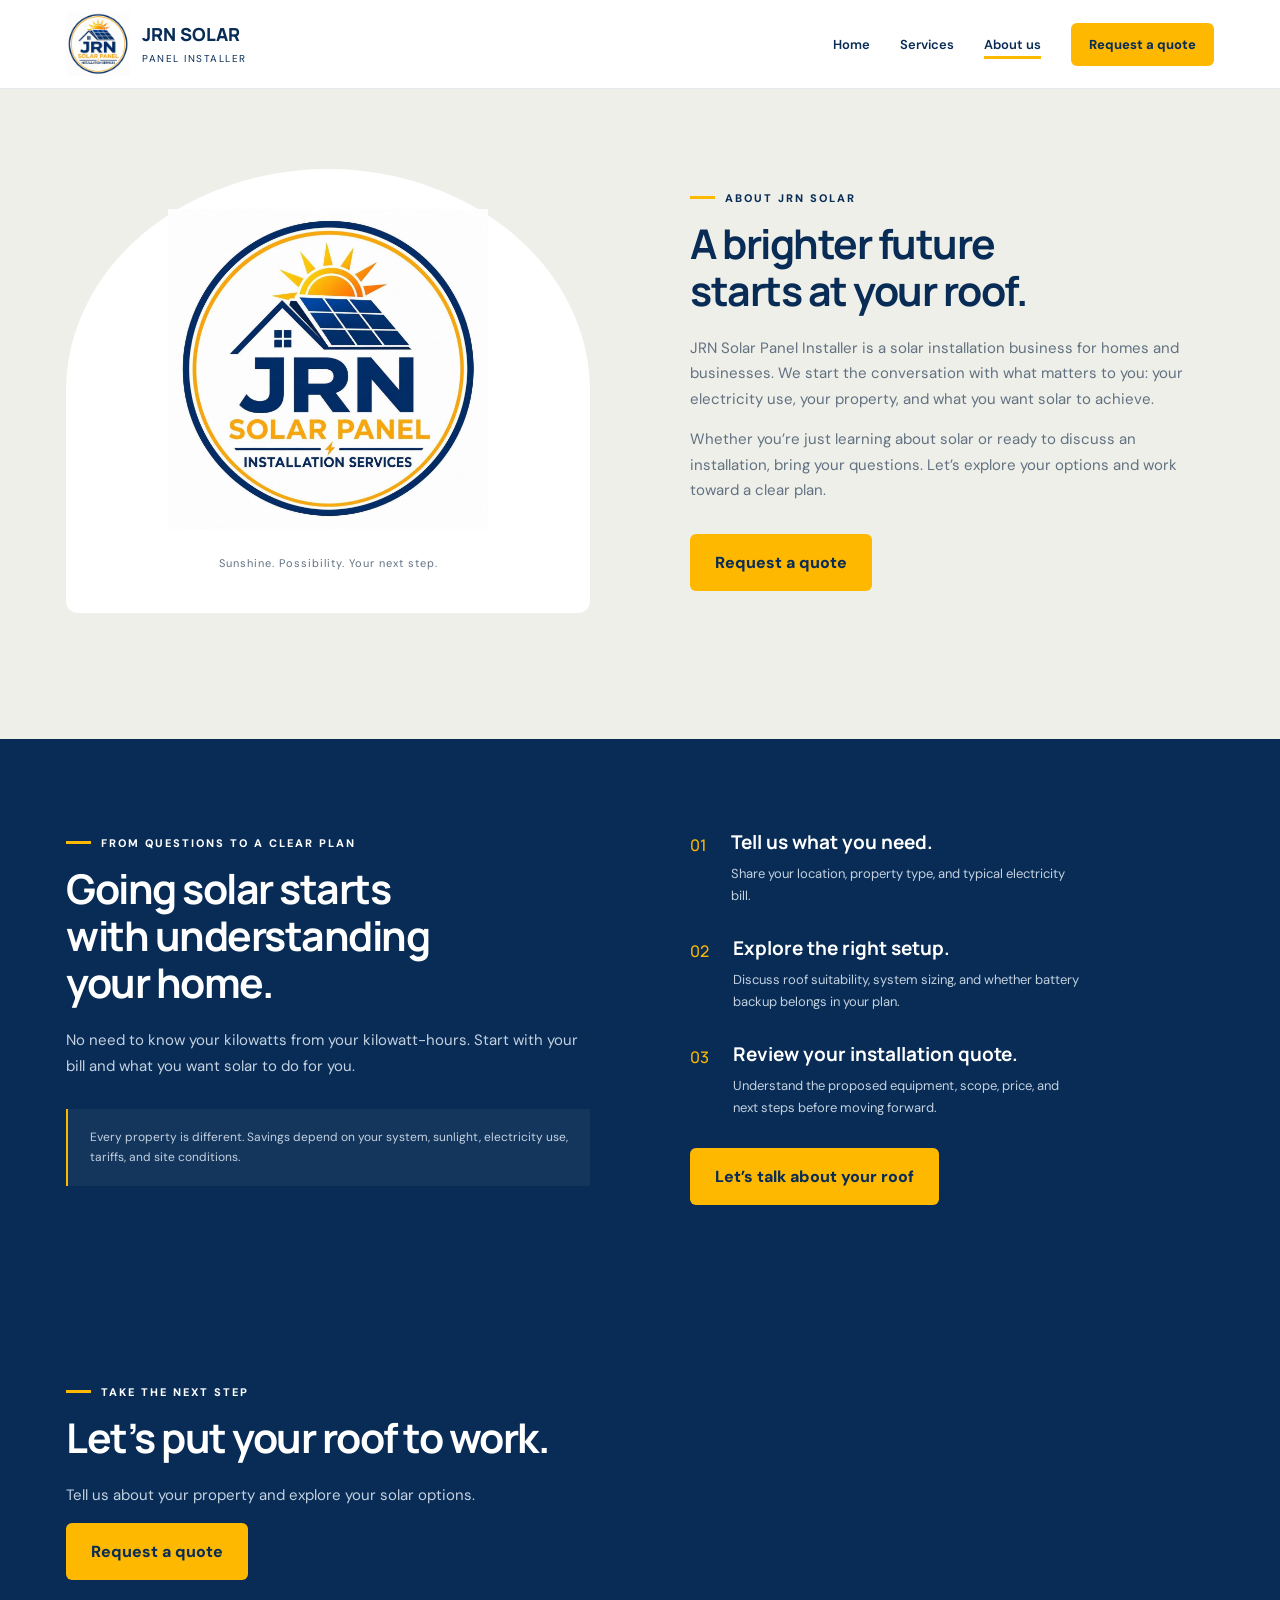
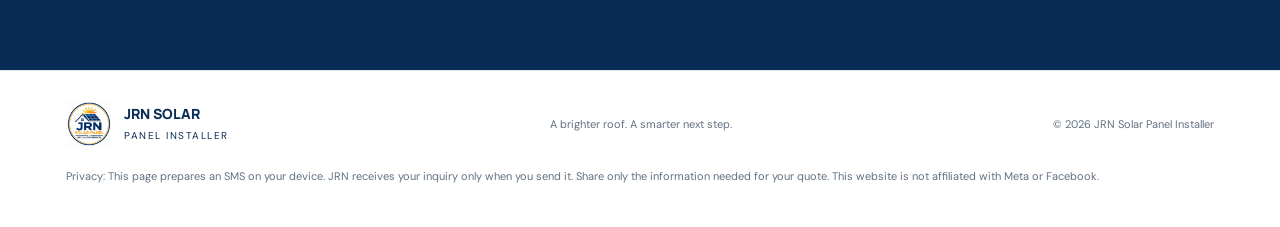
==== about.html @ faf1f703 "Add JRN Solar website with home, services, about and quote pages" ====
<!DOCTYPE html><html lang="en"><head><meta charset="UTF-8"><meta name="viewport" content="width=device-width, initial-scale=1"><meta name="description" content="Turn sunshine into power for your home or business. Talk to JRN Solar Panel Installer about a solar system suited to your roof, electricity use, and budget."><meta name="theme-color" content="#082c55"><title>About Us | JRN Solar</title><style>
@import url('https://fonts.googleapis.com/css2?family=DM+Sans:wght@400;500;600;700&family=Manrope:wght@400;500;600;700;800&display=swap');
:root{--navy:#082c55;--gold:#ffb800;--cream:#f7f7f2;--muted:#627181}*{box-sizing:border-box}html{scroll-behavior:smooth;scroll-padding-top:100px}body{margin:0;font-family:'DM Sans',sans-serif;color:var(--navy);background:var(--cream)}a{color:inherit}button,input,select{font:inherit}a,button,input,select,summary{outline-offset:5px}h1,h2,h3{font-family:Manrope,sans-serif}h1{font-size:clamp(42px,5.2vw,76px);line-height:1.07;letter-spacing:-3px;margin:20px 0 25px;font-weight:800}h2{font-size:clamp(30px,3.2vw,46px);line-height:1.15;letter-spacing:-1.5px;margin:15px 0 22px}p{line-height:1.7}.wrap{max-width:1220px;margin:auto;padding:0 36px}.eyebrow{font-size:11px;font-weight:800;letter-spacing:2px;text-transform:uppercase;display:flex;align-items:center;gap:10px}.eyebrow:before{content:'';width:25px;height:3px;background:var(--gold)}.btn{display:inline-flex;gap:24px;align-items:center;justify-content:center;background:var(--gold);color:var(--navy);border:0;border-radius:6px;padding:18px 25px;font-weight:800;text-decoration:none;cursor:pointer;transition:transform .2s,background .2s}.btn:hover{background:#ffca3a;transform:translateY(-2px)}header{background:#fff;position:sticky;top:0;z-index:10;border-bottom:1px solid #e4e9ed}.nav{height:88px;display:flex;align-items:center;justify-content:space-between;gap:25px}.brand{display:flex;align-items:center;gap:12px;text-decoration:none}.brand img{width:64px;height:64px;object-fit:contain}.brand strong{font:800 18px Manrope;display:block}.brand small{font-size:10px;letter-spacing:1.5px}.navlinks{display:flex;gap:30px;align-items:center;font-size:13px;font-weight:600}.navlinks a{text-decoration:none}.nav .btn{padding:13px 18px}.hero{display:grid;grid-template-columns:1fr 1fr;min-height:660px}.herocopy{padding:75px 50px 65px 0}.herocopy>p{color:var(--muted);max-width:450px;font-size:17px}.hero h1 span{position:relative;white-space:nowrap}.hero h1 span:after{content:'';position:absolute;bottom:-5px;left:0;width:100%;height:5px;background:var(--gold)}.heroactions{margin-top:32px}.micro{font-size:12px!important;line-height:1.5!important;margin-top:15px!important;color:var(--muted)}.herovisual{position:relative;margin-right:calc((1220px - 100vw)/2);min-height:620px;background:linear-gradient(180deg,transparent 30%,#031e3cce),url('https://images.unsplash.com/photo-1509391366360-2e959784a276?auto=format&fit=crop&w=1600&q=85') center/cover;border-radius:0 0 0 70px}.visualtag{position:absolute;top:30px;left:30px;background:#ffffffed;border-radius:30px;padding:10px 16px;font-size:11px;font-weight:700;display:flex;align-items:center;gap:9px}.dot{width:7px;height:7px;background:#d39b00;border-radius:50%}.visualbottom{position:absolute;bottom:45px;left:40px;right:40px;color:#fff}.visualbottom .sun{font-size:40px;color:var(--gold)}.visualbottom h3{font-size:27px;max-width:290px;line-height:1.25;margin:12px 0}.visualbottom p{font-size:12px;color:#d3e0ec;margin:0}.trustbar{display:flex;justify-content:space-between;padding:27px 0;gap:20px;font-size:12px;font-weight:600;border-bottom:1px solid #dce2e5}.trustbar span:before{content:'✓';color:#b67d00;margin-right:10px}.section{padding:90px 0}.sectionhead{display:flex;justify-content:space-between;gap:60px;align-items:end;margin-bottom:36px}.sectionhead h2{max-width:550px;margin-bottom:0}.sectionhead p{max-width:350px;color:var(--muted);font-size:14px;margin-bottom:3px}.problems{display:grid;grid-template-columns:repeat(3,1fr);gap:20px}.problem{background:#fff;padding:30px;border:1px solid #e3e7e8;border-radius:10px}.icon{width:45px;height:45px;background:#fff4d2;display:grid;place-items:center;border-radius:50%;font-size:22px;margin-bottom:25px}.problem h3{font-size:19px;letter-spacing:-.5px}.problem p{font-size:14px;color:var(--muted)}.problem .solution{border-top:1px solid #e7e9e9;padding-top:18px;font-weight:600;color:var(--navy);font-size:13px}.dark{background:var(--navy);color:#fff}.split{display:grid;grid-template-columns:1fr 1fr;gap:100px;align-items:center}.dark p{color:#c3d1e0;font-size:15px}.steps{display:flex;flex-direction:column;gap:28px}.step{display:flex;gap:24px}.step b{color:var(--gold);font:500 16px Manrope;padding-top:5px}.step h3{margin:0 0 8px;font-size:19px}.step p{margin:0;font-size:13px;max-width:350px}.note{padding:18px 22px;background:#ffffff0c;border-left:2px solid var(--gold);font-size:12px!important;margin-top:30px}.quote{background:#eeefe9}.quotegrid{display:grid;grid-template-columns:.85fr 1fr;gap:100px;align-items:start}.quoteintro{padding-top:25px}.quoteintro>p{color:var(--muted)}.callbox{margin-top:35px;border-top:1px solid #d3d9d6;padding-top:25px}.callbox small{display:block;color:var(--muted);margin-bottom:10px}.callbox a{font:800 27px Manrope;text-decoration:none}.form{background:white;border-radius:12px;padding:32px;box-shadow:0 12px 45px #082c5508}.form h3{font-size:22px;margin:0 0 8px}.form>p{font-size:13px;color:var(--muted);margin:0 0 25px}.fields{display:grid;grid-template-columns:1fr 1fr;gap:18px}label{font-size:12px;font-weight:700;display:block}input,select{width:100%;padding:14px 12px;border:1px solid #d9e0e5;border-radius:5px;background:#fff;color:var(--navy);margin-top:8px;min-height:48px}input:focus,select:focus{outline:2px solid var(--gold)}.full{grid-column:1/-1}.consent{font-size:11px;color:var(--muted);font-weight:400;display:flex;gap:8px;align-items:start;line-height:1.6;margin:20px 0}.consent input{width:15px;min-height:15px;margin:2px 0 0;flex-shrink:0}.form .btn{width:100%}.form .micro{text-align:center;font-size:10px!important}.faq{max-width:850px;margin:auto}.faq .eyebrow{justify-content:center}.faq h2{text-align:center;margin-bottom:35px}details{border-bottom:1px solid #d9e0e5;padding:22px 0}summary{font-weight:700;cursor:pointer;list-style:none;display:flex;justify-content:space-between;gap:20px}summary:after{content:'+';color:#ae7800;font-size:20px}details[open] summary:after{content:'−'}details p{font-size:14px;color:var(--muted);max-width:740px}.footer{background:#fff;border-top:1px solid #e2e7e8;padding:30px 0}.footerline{display:flex;align-items:center;justify-content:space-between;gap:25px}.footer p{font-size:11px;color:var(--muted)}.footer .brand img{width:46px;height:46px}.footer .brand strong{font-size:14px}.stickycta{display:none}.privacy{font-size:11px;color:var(--muted);margin-top:20px}.photo-credit{font-size:9px!important;opacity:.7;margin-top:14px!important}@media(min-width:1292px){.herovisual{margin-right:calc((1220px - 100vw)/2 - 36px)}}@media(max-width:1000px){.navlinks>a:not(.btn){display:none}.herovisual{margin-right:-36px}.herocopy{padding-right:25px}h1{letter-spacing:-2px}.split,.quotegrid{gap:45px}.section{padding:65px 0}.trustbar{flex-wrap:wrap}.problem{padding:22px}}@media(max-width:700px){.wrap{padding:0 22px}.nav{height:76px}.brand img{width:50px;height:50px}.brand strong{font-size:15px}.brand small{font-size:8px}.nav .btn{padding:12px;font-size:11px}.hero{display:flex;flex-direction:column}.herocopy{padding:45px 0 35px}h1{font-size:47px;max-width:440px}.herocopy>p{font-size:16px}.herovisual{height:350px;min-height:350px;margin:0 -22px;border-radius:0 0 0 45px;background-position:center 54%}.visualbottom{bottom:27px;left:28px}.visualbottom h3{font-size:24px}.visualbottom .sun{display:none}.visualtag{top:20px;left:25px}.trustbar{display:grid;grid-template-columns:1fr 1fr;font-size:10px;gap:18px}.sectionhead,.split,.quotegrid{display:block}.sectionhead p{margin-top:20px}.problems{grid-template-columns:1fr;gap:15px}.problem .icon{float:left;margin:0 18px 10px 0}.problem h3{padding-top:10px;margin:0 0 25px}.problem p{clear:both}.steps{margin-top:35px}.quoteintro{padding:0}.form{padding:25px;margin-top:30px}.fields{gap:16px}.fields>label{grid-column:1/-1}.section{padding:55px 0}.footer{padding-bottom:95px}.footerline{align-items:start;flex-direction:column}.stickycta{display:flex;position:fixed;bottom:0;left:0;right:0;background:#fff;padding:12px 20px;gap:10px;z-index:20;box-shadow:0 -2px 16px #082c5515}.stickycta .btn{padding:14px;flex:1;font-size:13px}.stickycta .call{background:var(--navy);color:#fff;flex:0 0 90px}html{scroll-padding-top:90px}}@media(prefers-reduced-motion:reduce){html{scroll-behavior:auto}*{transition:none!important}}

.menutoggle{display:none}.servicenum{font-size:10px;letter-spacing:1.6px;font-weight:800;color:#927021;margin-bottom:35px}.servicecards .problem{padding:35px;display:flex;flex-direction:column}.servicecards h3{font-size:24px;margin-top:0}.servicelink{font-size:13px;font-weight:800;text-underline-offset:6px;margin-top:auto;padding-top:20px}.servicefoot{font-size:11px;color:var(--muted);margin-top:22px}.servicessection{background:#fff}.servicessection .problem{background:#f7f7f2}.aboutsection{background:#eeefe9}.aboutsection p{color:var(--muted);font-size:15px}.aboutsection .btn{margin-top:15px}.aboutart{background:#fff;border-radius:50% 50% 12px 12px;padding:40px;text-align:center}.aboutart img{width:100%;max-width:320px;display:block;margin:auto}.aboutart p{font-size:11px;letter-spacing:1px;margin:25px 0 0}.contactsection{background:#fff}.contactgrid{display:grid;grid-template-columns:repeat(3,1fr);gap:20px}.contactcard{display:flex;flex-direction:column;text-decoration:none;border:1px solid #dce2e5;border-radius:9px;padding:28px;gap:15px;transition:transform .2s}.contactcard:hover{transform:translateY(-3px)}.contactcard small{font-size:10px;font-weight:800;letter-spacing:1.5px}.contactcard strong{font:800 21px Manrope}.contactcard span{font-size:13px;line-height:1.6;color:var(--muted)}.goldcontact{background:var(--gold);border-color:var(--gold)}.goldcontact span{color:var(--navy)}
@media(max-width:1000px){.navlinks{gap:18px}.navlinks>a:not(.btn){display:inline}.navlinks{font-size:12px}}@media(max-width:700px){.menutoggle{display:block;background:none;border:1px solid #dce2e5;border-radius:5px;padding:10px 13px;color:var(--navy);font-weight:700;font-size:12px}.navlinks{display:none;position:absolute;top:76px;left:0;right:0;background:#fff;padding:22px;border-bottom:1px solid #dce2e5;box-shadow:0 12px 20px #082c5510}.navlinks.open{display:flex;flex-direction:column;align-items:stretch;gap:0}.navlinks>a:not(.btn){padding:15px 5px}.navlinks .btn{margin-top:10px}.contactgrid{grid-template-columns:1fr}.aboutart{margin-bottom:35px;padding:30px}.aboutart img{max-width:230px}.servicecards .problem{padding:28px}.servicecards h3{padding:0;margin:0 0 15px}.servicenum{margin-bottom:22px}}
</style><style>.pageintro{padding:65px 0;background:#fff}.pageintro h1{font-size:54px}.pageintro p{max-width:650px;color:var(--muted)}.navlinks a[aria-current="page"]{text-decoration:underline;text-underline-offset:7px;text-decoration-color:#ffb800;text-decoration-thickness:3px}.servicessection,.aboutsection,.quote{min-height:calc(100vh - 250px)}@media(min-width:701px){.aboutsection{padding-top:80px;padding-bottom:80px}}@media(max-width:700px){.pageintro h1{font-size:40px}}</style></head><body><header><div class="wrap nav"><a class="brand" href="index.html" aria-label="JRN Solar home"><img src="[data-uri]" alt="JRN Solar Panel Installation Services logo"><span><strong>JRN SOLAR</strong><small>PANEL INSTALLER</small></span></a><button class="menutoggle" aria-expanded="false" aria-controls="mainmenu" aria-label="Open navigation menu">Menu ☰</button><nav class="navlinks" id="mainmenu" aria-label="Main navigation"><a href="index.html">Home</a><a href="services.html">Services</a><a href="about.html" aria-current="page">About us</a><a class="btn" href="quote.html">Request a quote</a></nav></div></header><main><section class="section aboutsection" id="about"><div class="wrap split"><div class="aboutart"><img src="[data-uri]" alt="JRN Solar Panel Installation Services"><p>Sunshine. Possibility. Your next step.</p></div><div><div class="eyebrow">About JRN Solar</div><h2>A brighter future<br>starts at your roof.</h2><p>JRN Solar Panel Installer is a solar installation business for homes and businesses. We start the conversation with what matters to you: your electricity use, your property, and what you want solar to achieve.</p><p>Whether you’re just learning about solar or ready to discuss an installation, bring your questions. Let’s explore your options and work toward a clear plan.</p><a class="btn" href="quote.html">Request a quote</a></div></div></section><section class="section dark" id="process"><div class="wrap split"><div><div class="eyebrow">From questions to a clear plan</div><h2>Going solar starts<br>with understanding<br>your home.</h2><p>No need to know your kilowatts from your kilowatt-hours. Start with your bill and what you want solar to do for you.</p><p class="note">Every property is different. Savings depend on your system, sunlight, electricity use, tariffs, and site conditions.</p></div><div class="steps"><article class="step"><b>01</b><div><h3>Tell us what you need.</h3><p>Share your location, property type, and typical electricity bill.</p></div></article><article class="step"><b>02</b><div><h3>Explore the right setup.</h3><p>Discuss roof suitability, system sizing, and whether battery backup belongs in your plan.</p></div></article><article class="step"><b>03</b><div><h3>Review your installation quote.</h3><p>Understand the proposed equipment, scope, price, and next steps before moving forward.</p></div></article><a class="btn" href="quote.html" style="align-self:flex-start">Let’s talk about your roof</a></div></div></section><section class="section dark"><div class="wrap"><div class="eyebrow">Take the next step</div><h2>Let’s put your roof to work.</h2><p>Tell us about your property and explore your solar options.</p><a class="btn" href="quote.html">Request a quote</a></div></section></main><footer class="footer"><div class="wrap"><div class="footerline"><a class="brand" href="index.html"><img src="[data-uri]" alt="JRN logo"><span><strong>JRN SOLAR</strong><small>PANEL INSTALLER</small></span></a><p>A brighter roof. A smarter next step.</p><p>© <span id="year">2026</span> JRN Solar Panel Installer</p></div><p class="privacy">Privacy: This page prepares an SMS on your device. JRN receives your inquiry only when you send it. Share only the information needed for your quote. This website is not affiliated with Meta or Facebook.</p></div></footer><div class="stickycta"><a class="btn call" href="tel:09668053179">Call JRN</a><a class="btn" href="quote.html">Request a quote</a></div><script>
document.getElementById('year').textContent=new Date().getFullYear();document.getElementById('quoteform')?.addEventListener('submit',function(e){e.preventDefault();const d=new FormData(this);const msg=`Hi JRN! I'd like to inquire about solar installation.\nName: ${d.get('name')}\nMobile: ${d.get('phone')}\nLocation: ${d.get('location')}\nProperty: ${d.get('property')}\nMonthly bill: ${d.get('bill')}\nPriority: ${d.get('goal')}\nPlease contact me about my options and confirm availability in my area.`;document.getElementById('message').value=msg;document.getElementById('smslink').href='sms:09668053179?body='+encodeURIComponent(msg);document.getElementById('requestresult').hidden=false;document.getElementById('requestresult').scrollIntoView({behavior:'smooth',block:'center'});});document.getElementById('copy')?.addEventListener('click',async function(){try{await navigator.clipboard.writeText(document.getElementById('message').value);this.textContent='Message copied ✓';}catch(e){document.getElementById('message').select();this.textContent='Select and copy the message above';}});
const toggle=document.querySelector('.menutoggle');const menu=document.getElementById('mainmenu');toggle?.addEventListener('click',()=>{const open=toggle.getAttribute('aria-expanded')!=='true';toggle.setAttribute('aria-expanded',String(open));toggle.setAttribute('aria-label',open?'Close navigation menu':'Open navigation menu');menu.classList.toggle('open',open);});menu.querySelectorAll('a').forEach(a=>a.addEventListener('click',()=>{menu.classList.remove('open');toggle.setAttribute('aria-expanded','false');toggle.setAttribute('aria-label','Open navigation menu');}));document.addEventListener('keydown',e=>{if(e.key==='Escape'){menu.classList.remove('open');toggle.setAttribute('aria-expanded','false');toggle.focus();}});</script></body></html>
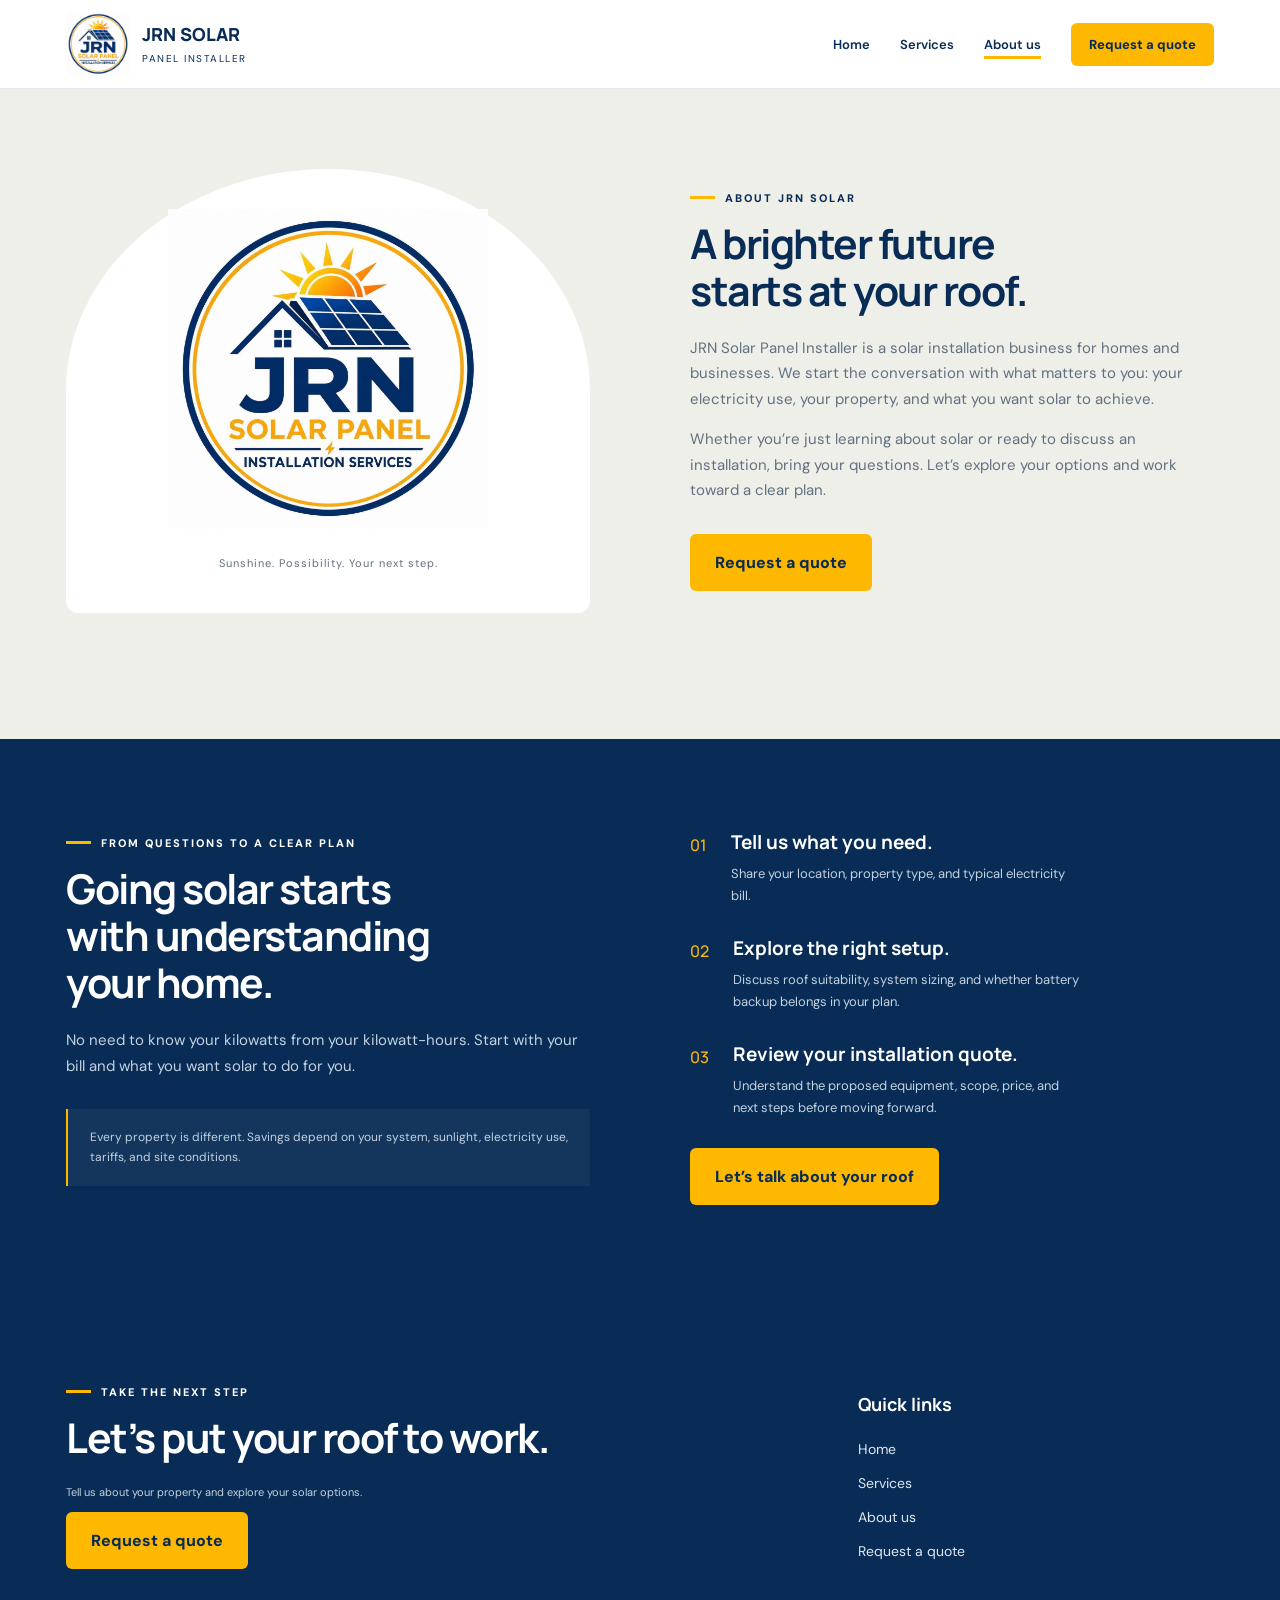
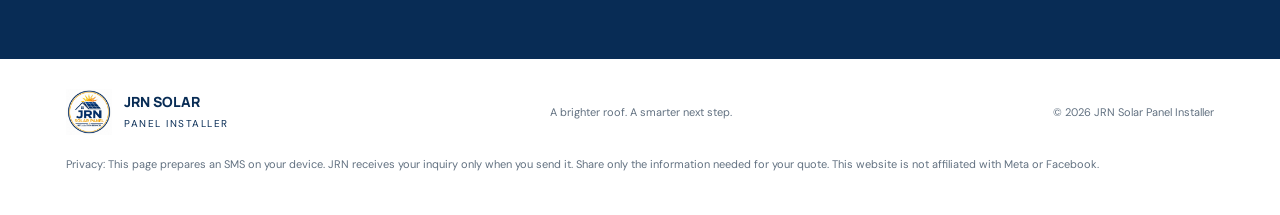
==== commit b1ca7384: "Add shared call-to-action footer and quick links" ====
--- a/about.html
+++ b/about.html
@@ -4,6 +4,23 @@
 
 .menutoggle{display:none}.servicenum{font-size:10px;letter-spacing:1.6px;font-weight:800;color:#927021;margin-bottom:35px}.servicecards .problem{padding:35px;display:flex;flex-direction:column}.servicecards h3{font-size:24px;margin-top:0}.servicelink{font-size:13px;font-weight:800;text-underline-offset:6px;margin-top:auto;padding-top:20px}.servicefoot{font-size:11px;color:var(--muted);margin-top:22px}.servicessection{background:#fff}.servicessection .problem{background:#f7f7f2}.aboutsection{background:#eeefe9}.aboutsection p{color:var(--muted);font-size:15px}.aboutsection .btn{margin-top:15px}.aboutart{background:#fff;border-radius:50% 50% 12px 12px;padding:40px;text-align:center}.aboutart img{width:100%;max-width:320px;display:block;margin:auto}.aboutart p{font-size:11px;letter-spacing:1px;margin:25px 0 0}.contactsection{background:#fff}.contactgrid{display:grid;grid-template-columns:repeat(3,1fr);gap:20px}.contactcard{display:flex;flex-direction:column;text-decoration:none;border:1px solid #dce2e5;border-radius:9px;padding:28px;gap:15px;transition:transform .2s}.contactcard:hover{transform:translateY(-3px)}.contactcard small{font-size:10px;font-weight:800;letter-spacing:1.5px}.contactcard strong{font:800 21px Manrope}.contactcard span{font-size:13px;line-height:1.6;color:var(--muted)}.goldcontact{background:var(--gold);border-color:var(--gold)}.goldcontact span{color:var(--navy)}
 @media(max-width:1000px){.navlinks{gap:18px}.navlinks>a:not(.btn){display:inline}.navlinks{font-size:12px}}@media(max-width:700px){.menutoggle{display:block;background:none;border:1px solid #dce2e5;border-radius:5px;padding:10px 13px;color:var(--navy);font-weight:700;font-size:12px}.navlinks{display:none;position:absolute;top:76px;left:0;right:0;background:#fff;padding:22px;border-bottom:1px solid #dce2e5;box-shadow:0 12px 20px #082c5510}.navlinks.open{display:flex;flex-direction:column;align-items:stretch;gap:0}.navlinks>a:not(.btn){padding:15px 5px}.navlinks .btn{margin-top:10px}.contactgrid{grid-template-columns:1fr}.aboutart{margin-bottom:35px;padding:30px}.aboutart img{max-width:230px}.servicecards .problem{padding:28px}.servicecards h3{padding:0;margin:0 0 15px}.servicenum{margin-bottom:22px}}
-</style><style>.pageintro{padding:65px 0;background:#fff}.pageintro h1{font-size:54px}.pageintro p{max-width:650px;color:var(--muted)}.navlinks a[aria-current="page"]{text-decoration:underline;text-underline-offset:7px;text-decoration-color:#ffb800;text-decoration-thickness:3px}.servicessection,.aboutsection,.quote{min-height:calc(100vh - 250px)}@media(min-width:701px){.aboutsection{padding-top:80px;padding-bottom:80px}}@media(max-width:700px){.pageintro h1{font-size:40px}}</style></head><body><header><div class="wrap nav"><a class="brand" href="index.html" aria-label="JRN Solar home"><img src="[data-uri]" alt="JRN Solar Panel Installation Services logo"><span><strong>JRN SOLAR</strong><small>PANEL INSTALLER</small></span></a><button class="menutoggle" aria-expanded="false" aria-controls="mainmenu" aria-label="Open navigation menu">Menu ☰</button><nav class="navlinks" id="mainmenu" aria-label="Main navigation"><a href="index.html">Home</a><a href="services.html">Services</a><a href="about.html" aria-current="page">About us</a><a class="btn" href="quote.html">Request a quote</a></nav></div></header><main><section class="section aboutsection" id="about"><div class="wrap split"><div class="aboutart"><img src="[data-uri]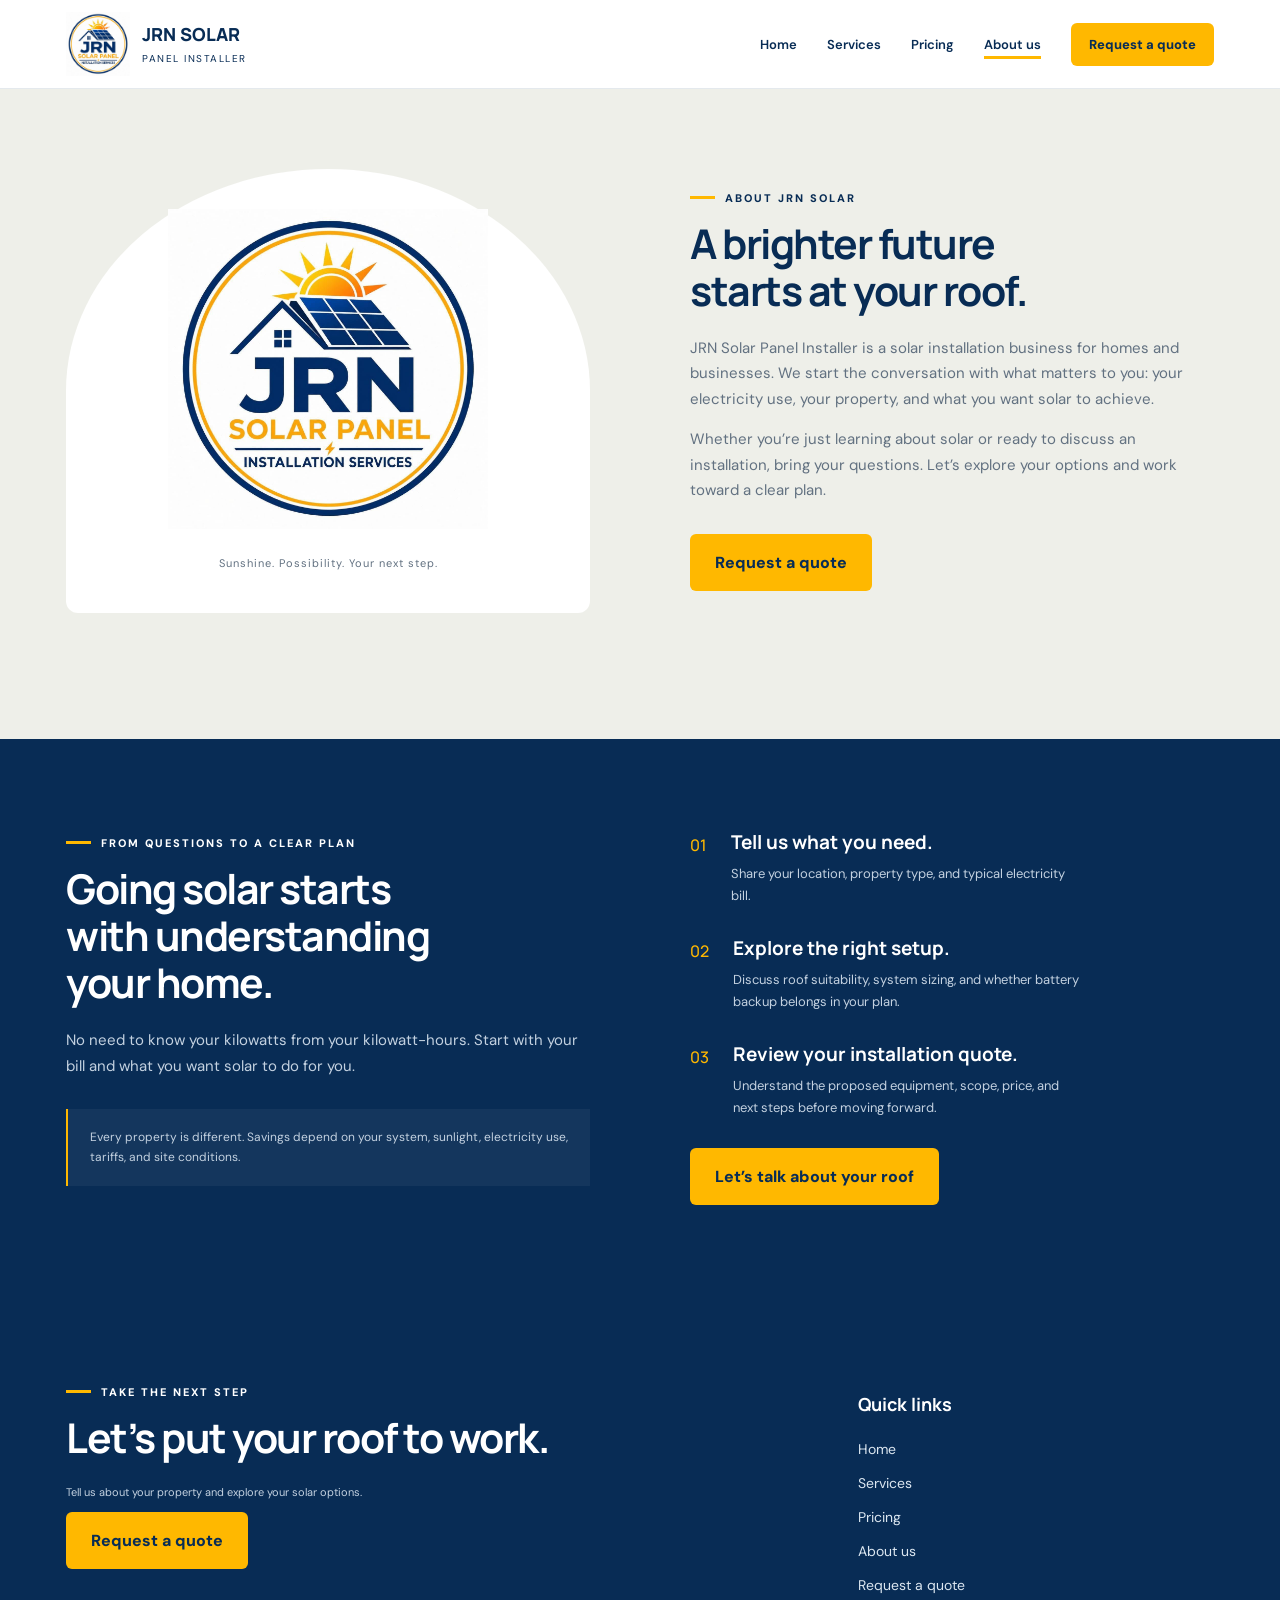
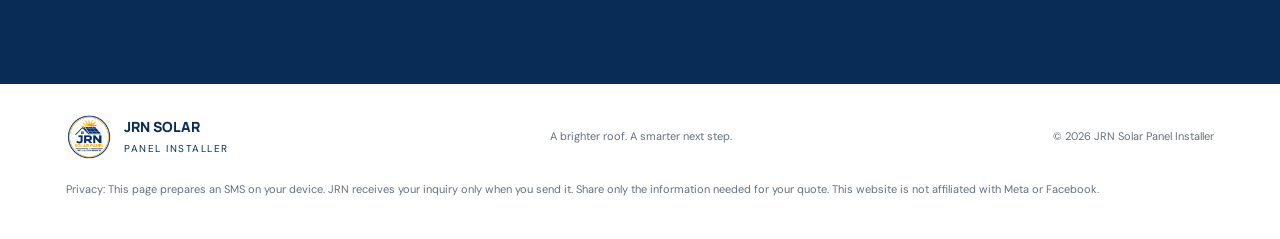
==== commit 9ff55357: "Add package pricing and homepage day-night demo" ====
--- a/about.html
+++ b/about.html
@@ -21,6 +21,8 @@
 <meta name="twitter:title" content="About Us | JRN Solar">
 <meta name="twitter:description" content="Turn sunshine into power for your home or business. Talk to JRN Solar Panel Installer about a solar system suited to your roof, electricity use, and budget.">
 <meta name="twitter:image" content="https://jrnsolar.com/jrn-logo.jpg">
-<style>.site-footer{padding-top:0;border-top:0}.footer-cta-grid{display:grid;grid-template-columns:2fr 1fr;gap:80px;align-items:start}.footer-cta p{color:#c3d1e0}.footer-quick{display:flex;flex-direction:column;align-items:flex-start;gap:16px;padding-top:7px}.footer-quick h3{font-size:18px;margin:0 0 8px}.footer-quick a{color:#dce7f1;font-size:14px;text-decoration:none}.footer-quick a:hover{text-decoration:underline;text-underline-offset:5px;color:var(--gold)}.site-footer>.wrap{padding-top:30px}@media(max-width:700px){.footer-cta-grid{grid-template-columns:1fr;gap:40px}.footer-quick{display:grid;grid-template-columns:1fr 1fr;gap:18px}.footer-quick h3{grid-column:1/-1}.footer-cta h2{font-size:34px}}</style></head><body><header><div class="wrap nav"><a class="brand" href="/" aria-label="JRN Solar home"><img src="[data-uri]" alt="JRN Solar Panel Installation Services logo"><span><strong>JRN SOLAR</strong><small>PANEL INSTALLER</small></span></a><button class="menutoggle" aria-expanded="false" aria-controls="mainmenu" aria-label="Open navigation menu">Menu ☰</button><nav class="navlinks" id="mainmenu" aria-label="Main navigation"><a href="/">Home</a><a href="/services">Services</a><a href="/about" aria-current="page">About us</a><a class="btn" href="/quote">Request a quote</a></nav></div></header><main><section class="section aboutsection" id="about"><div class="wrap split"><div class="aboutart"><img src="[data-uri]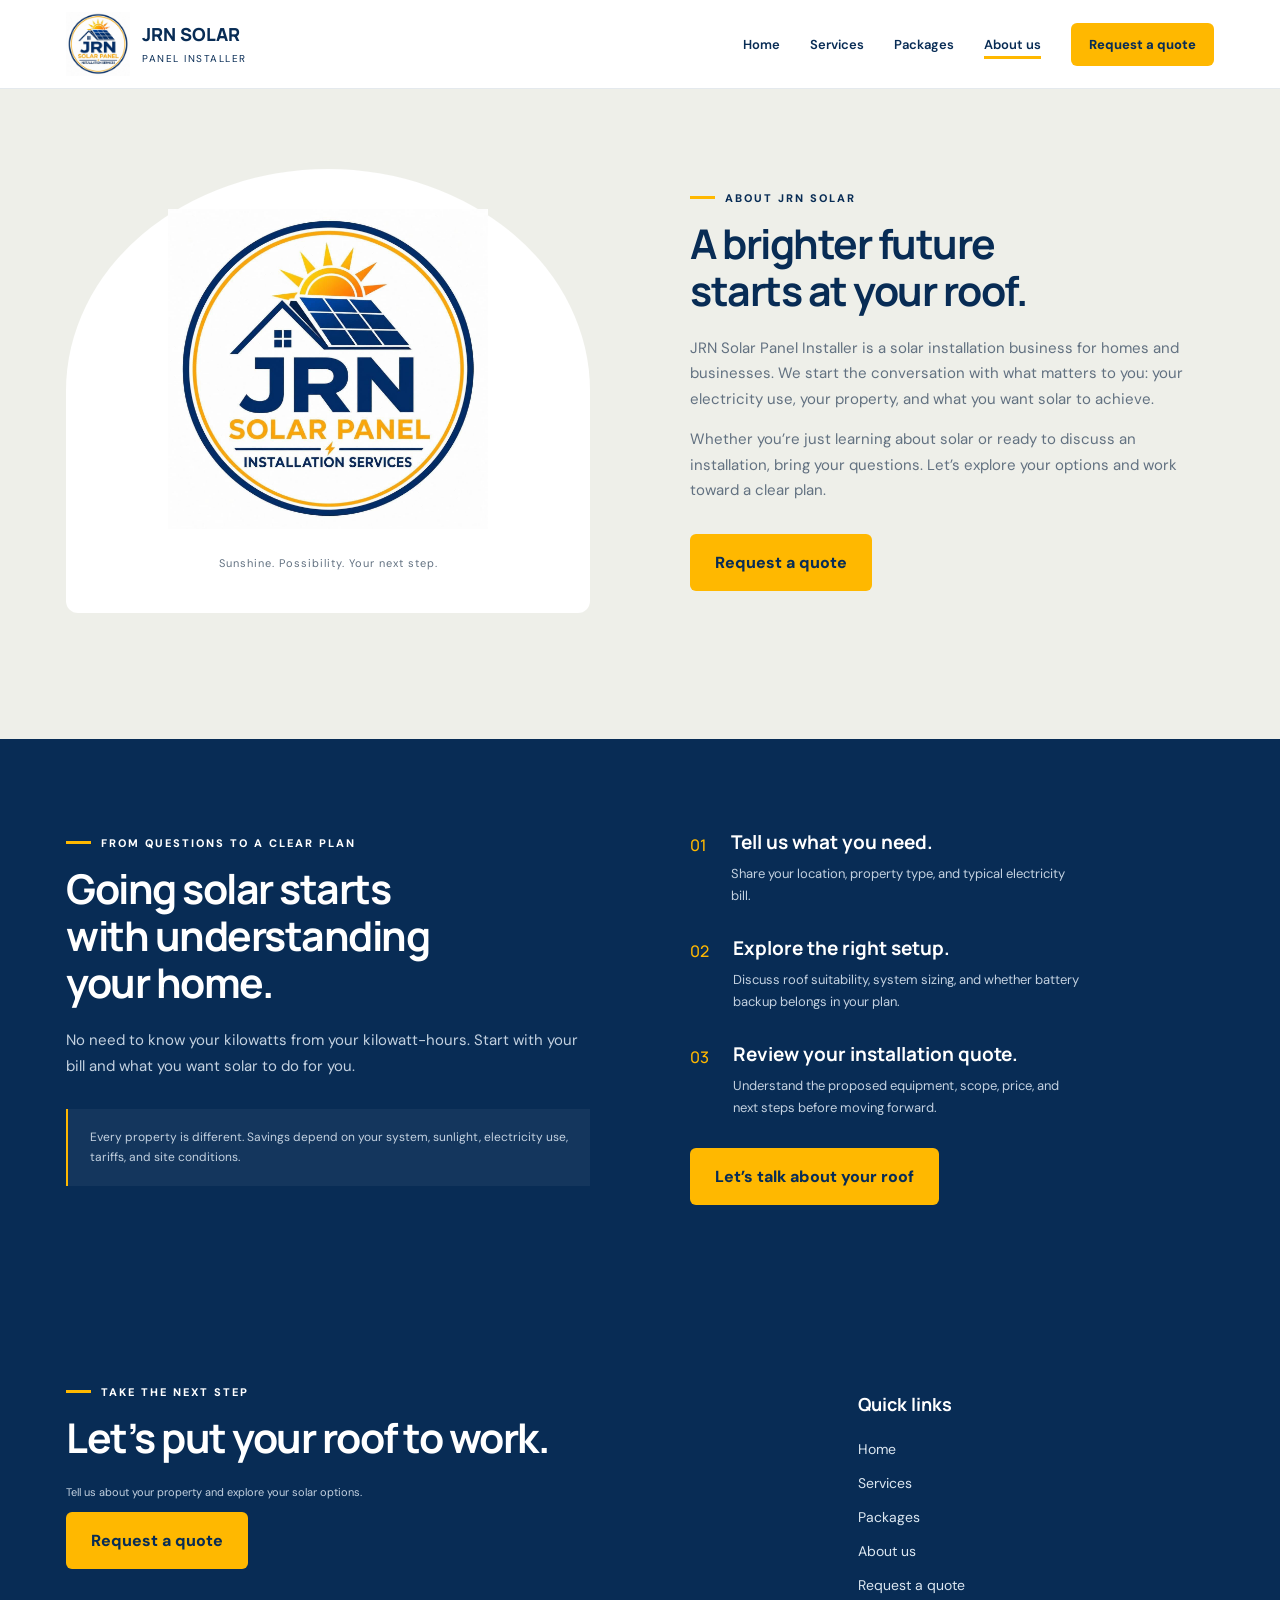
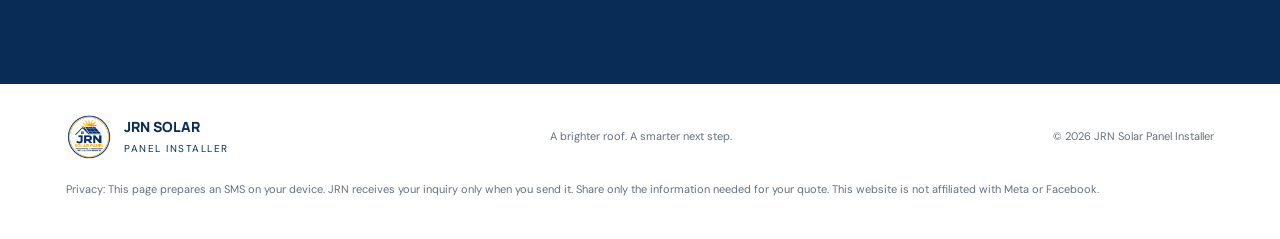
==== commit 7365b574: "Rename Pricing navigation to Packages" ====
--- a/about.html
+++ b/about.html
@@ -23,6 +23,6 @@
 <meta name="twitter:image" content="https://jrnsolar.com/jrn-logo.jpg">
 <style>.site-footer{padding-top:0;border-top:0}.footer-cta-grid{display:grid;grid-template-columns:2fr 1fr;gap:80px;align-items:start}.footer-cta p{color:#c3d1e0}.footer-quick{display:flex;flex-direction:column;align-items:flex-start;gap:16px;padding-top:7px}.footer-quick h3{font-size:18px;margin:0 0 8px}.footer-quick a{color:#dce7f1;font-size:14px;text-decoration:none}.footer-quick a:hover{text-decoration:underline;text-underline-offset:5px;color:var(--gold)}.site-footer>.wrap{padding-top:30px}@media(max-width:700px){.footer-cta-grid{grid-template-columns:1fr;gap:40px}.footer-quick{display:grid;grid-template-columns:1fr 1fr;gap:18px}.footer-quick h3{grid-column:1/-1}.footer-cta h2{font-size:34px}}</style><link rel="icon" href="/favicon.ico?v=1" sizes="any"><link rel="icon" type="image/png" sizes="32x32" href="/favicon-32.png?v=1"><link rel="apple-touch-icon" sizes="180x180" href="/apple-touch-icon.png">
 <link rel="apple-touch-icon" href="/jrn-logo.jpg">
-</head><body><header><div class="wrap nav"><a class="brand" href="/" aria-label="JRN Solar home"><img src="[data-uri]" alt="JRN Solar Panel Installation Services logo"><span><strong>JRN SOLAR</strong><small>PANEL INSTALLER</small></span></a><button class="menutoggle" aria-expanded="false" aria-controls="mainmenu" aria-label="Open navigation menu">Menu ☰</button><nav class="navlinks" id="mainmenu" aria-label="Main navigation"><a href="/">Home</a><a href="/services">Services</a><a href="/pricing">Pricing</a><a href="/about" aria-current="page">About us</a><a class="btn" href="/quote">Request a quote</a></nav></div></header><main><section class="section aboutsection" id="about"><div class="wrap split"><div class="aboutart"><img src="[data-uri]